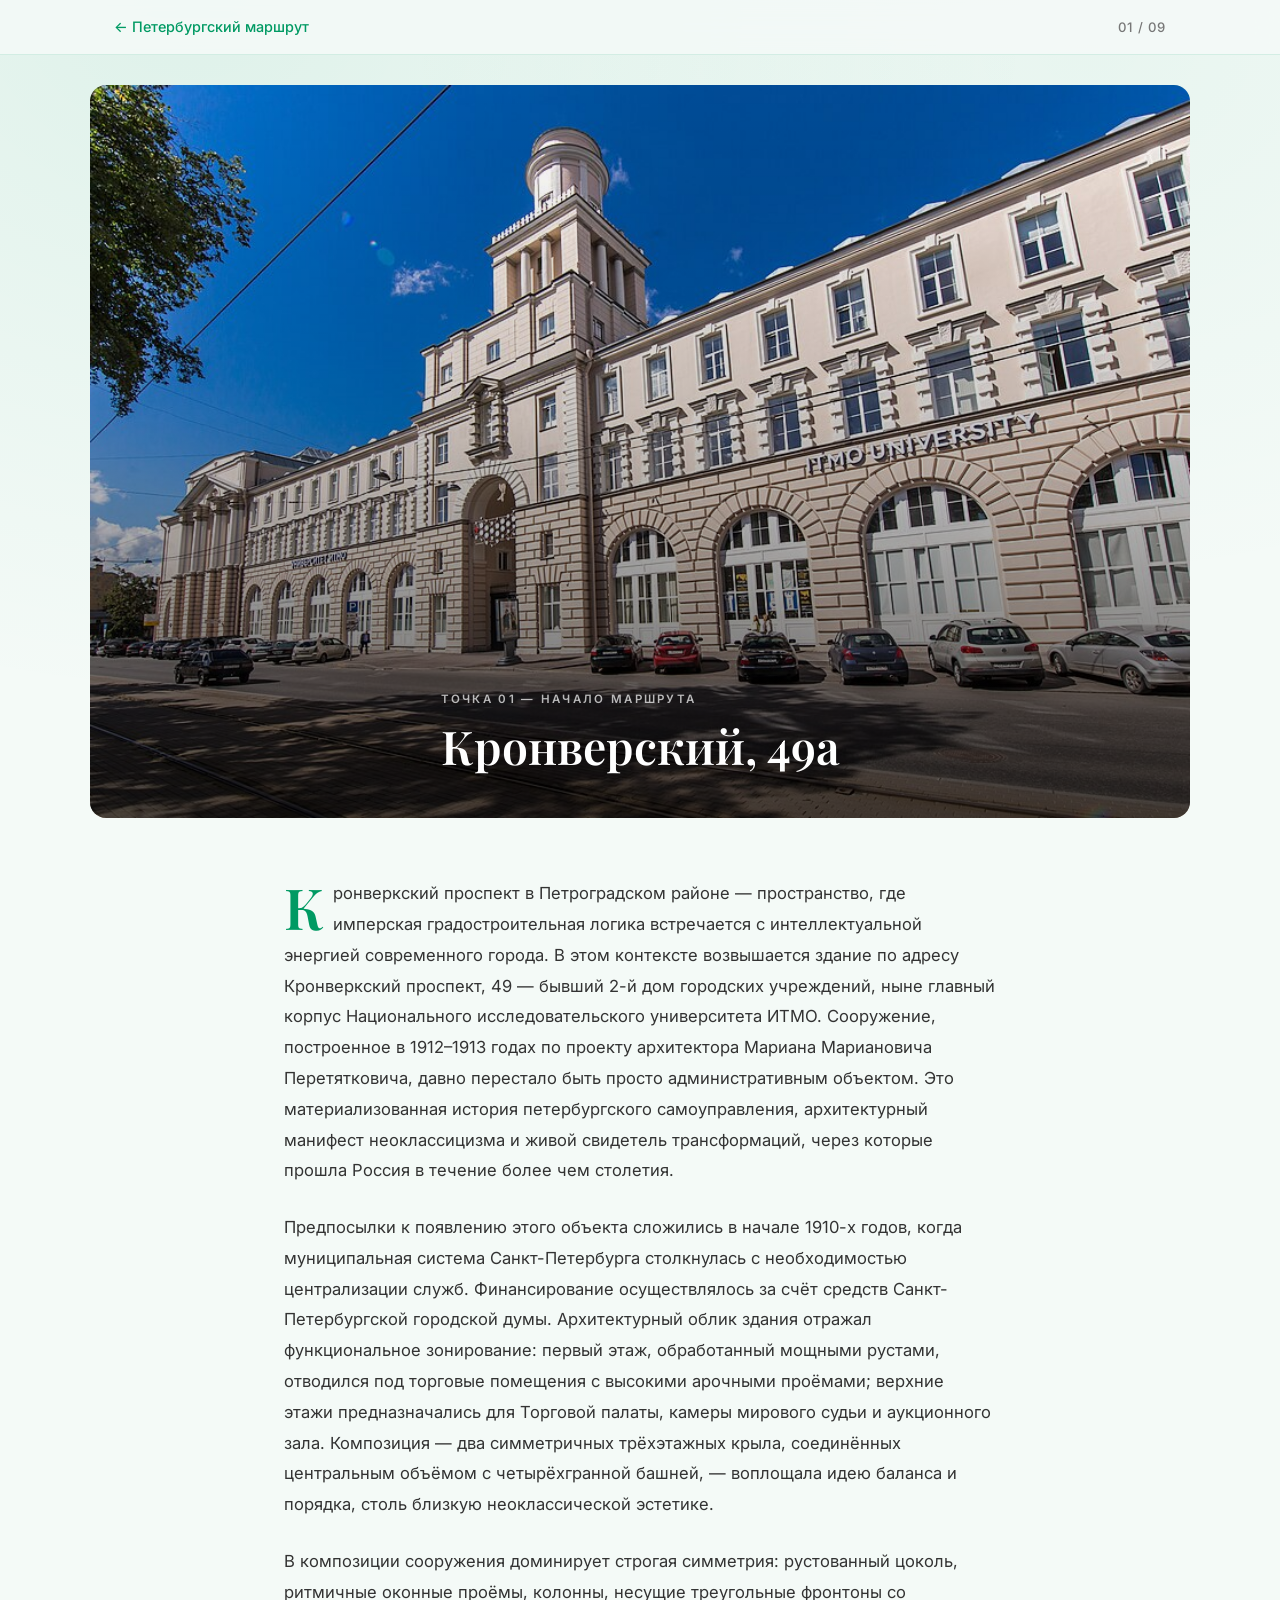
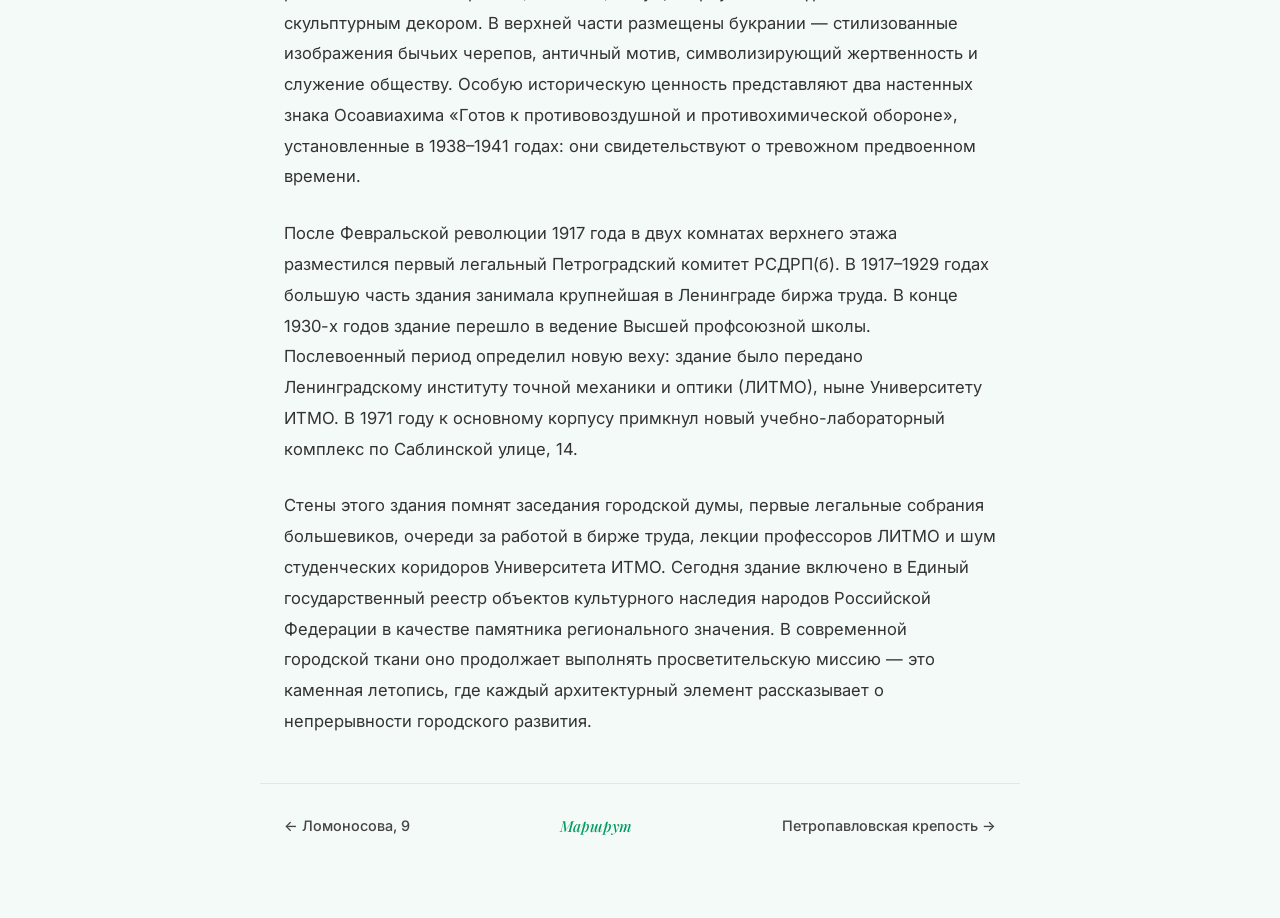
==== pages/kronverksky.html @ a9b82632 "Аудиогид по Санкт-Петербургу — маршрут от Ломоносова до Кронверкского Co-Authored-By: Claude Sonnet " ====
<!DOCTYPE html>
<html lang="ru">
<head>
    <meta charset="UTF-8">
    <meta name="viewport" content="width=device-width, initial-scale=1.0">
    <title>Кронверский, 49а — Петербургский маршрут</title>
    <link rel="preconnect" href="https://fonts.googleapis.com">
    <link rel="preconnect" href="https://fonts.gstatic.com" crossorigin>
    <link rel="stylesheet" href="../css/index.css?v=3">
</head>
<body>

    <nav class="site-nav">
        <div class="nav-inner">
            <a class="nav-back" href="../index.html">&#8592; Петербургский маршрут</a>
            <span class="nav-page-num">01 / 09</span>
        </div>
    </nav>

    <div class="detail-hero">
        <img src="../img/ITMO_University's_main_building,_August_2016.jpg" alt="Кронверский, 49а">
        <div class="detail-hero-overlay">
            <div class="container">
                <p class="header-eyebrow">Точка 01 — Начало маршрута</p>
                <h1>Кронверский, 49а</h1>
            </div>
        </div>
    </div>

    <article class="detail-article">
        <p>Кронверкский проспект в Петроградском районе — пространство, где имперская градостроительная логика встречается с интеллектуальной энергией современного города. В этом контексте возвышается здание по адресу Кронверкский проспект, 49 — бывший 2-й дом городских учреждений, ныне главный корпус Национального исследовательского университета ИТМО. Сооружение, построенное в 1912–1913 годах по проекту архитектора Мариана Мариановича Перетятковича, давно перестало быть просто административным объектом. Это материализованная история петербургского самоуправления, архитектурный манифест неоклассицизма и живой свидетель трансформаций, через которые прошла Россия в течение более чем столетия.</p>
        <p>Предпосылки к появлению этого объекта сложились в начале 1910-х годов, когда муниципальная система Санкт-Петербурга столкнулась с необходимостью централизации служб. Финансирование осуществлялось за счёт средств Санкт-Петербургской городской думы. Архитектурный облик здания отражал функциональное зонирование: первый этаж, обработанный мощными рустами, отводился под торговые помещения с высокими арочными проёмами; верхние этажи предназначались для Торговой палаты, камеры мирового судьи и аукционного зала. Композиция — два симметричных трёхэтажных крыла, соединённых центральным объёмом с четырёхгранной башней, — воплощала идею баланса и порядка, столь близкую неоклассической эстетике.</p>
        <p>В композиции сооружения доминирует строгая симметрия: рустованный цоколь, ритмичные оконные проёмы, колонны, несущие треугольные фронтоны со скульптурным декором. В верхней части размещены букрании — стилизованные изображения бычьих черепов, античный мотив, символизирующий жертвенность и служение обществу. Особую историческую ценность представляют два настенных знака Осоавиахима «Готов к противовоздушной и противохимической обороне», установленные в 1938–1941 годах: они свидетельствуют о тревожном предвоенном времени.</p>
        <p>После Февральской революции 1917 года в двух комнатах верхнего этажа разместился первый легальный Петроградский комитет РСДРП(б). В 1917–1929 годах большую часть здания занимала крупнейшая в Ленинграде биржа труда. В конце 1930-х годов здание перешло в ведение Высшей профсоюзной школы. Послевоенный период определил новую веху: здание было передано Ленинградскому институту точной механики и оптики (ЛИТМО), ныне Университету ИТМО. В 1971 году к основному корпусу примкнул новый учебно-лабораторный комплекс по Саблинской улице, 14.</p>
        <p>Стены этого здания помнят заседания городской думы, первые легальные собрания большевиков, очереди за работой в бирже труда, лекции профессоров ЛИТМО и шум студенческих коридоров Университета ИТМО. Сегодня здание включено в Единый государственный реестр объектов культурного наследия народов Российской Федерации в качестве памятника регионального значения. В современной городской ткани оно продолжает выполнять просветительскую миссию — это каменная летопись, где каждый архитектурный элемент рассказывает о непрерывности городского развития.</p>
    </article>

    <nav class="detail-pagination">
        <a href="lomonosova.html">&#8592; Ломоносова, 9</a>
        <a class="home-link" href="../index.html">Маршрут</a>
        <a href="petropavlovsk.html">Петропавловская крепость &#8594;</a>
    </nav>

</body>
</html>
---- css/index.css ----
@import url('https://fonts.googleapis.com/css2?family=Playfair+Display:ital,wght@0,400;0,600;1,400&family=Inter:wght@300;400;500;600&display=swap');

:root {
    --green: #009A63;
    --green-dark: #007a4e;
    --green-pale: rgba(0, 154, 99, 0.08);
    --green-glow: rgba(0, 154, 99, 0.25);
    --text: #1a1a1a;
    --text-mid: #444;
    --text-muted: #777;
    --radius: 16px;
    --shadow: 0 4px 20px rgba(0, 0, 0, 0.07);
    --shadow-hover: 0 14px 45px rgba(0, 0, 0, 0.13);
    --ease: cubic-bezier(0.4, 0, 0.2, 1);
}

* { box-sizing: border-box; }

html { scroll-behavior: smooth; }

body {
    margin: 0;
    padding: 0;
    background: #f4faf7;
    background-image:
        radial-gradient(ellipse at 15% 0%, rgba(0, 154, 99, 0.09) 0%, transparent 55%),
        radial-gradient(ellipse at 85% 5%, rgba(0, 154, 99, 0.05) 0%, transparent 45%);
    background-attachment: fixed;
    font-family: 'Inter', -apple-system, BlinkMacSystemFont, sans-serif;
    color: var(--text);
    line-height: 1.6;
}

/* ─── NAV ─────────────────────────────────────── */

.site-nav {
    position: sticky;
    top: 0;
    z-index: 100;
    background: rgba(244, 250, 247, 0.88);
    backdrop-filter: blur(14px);
    -webkit-backdrop-filter: blur(14px);
    border-bottom: 1px solid rgba(0, 154, 99, 0.13);
}

.nav-inner {
    max-width: 1100px;
    margin: 0 auto;
    padding: 0 24px;
    height: 54px;
    display: flex;
    align-items: center;
    justify-content: space-between;
}

.nav-brand {
    font-family: 'Playfair Display', Georgia, serif;
    font-style: italic;
    font-size: 1.05em;
    color: var(--green);
    letter-spacing: 0.01em;
}

.nav-link {
    font-size: 0.85em;
    font-weight: 500;
    color: var(--text-mid);
    text-decoration: none;
    padding: 6px 16px;
    border-radius: 20px;
    border: 1px solid rgba(0, 154, 99, 0.28);
    transition: all 0.25s var(--ease);
}

.nav-link:hover {
    background: var(--green-pale);
    color: var(--green);
    border-color: var(--green);
}

/* ─── CONTAINER ───────────────────────────────── */

.container {
    max-width: 1100px;
    margin: 0 auto;
    padding: 0 24px;
}

/* ─── HERO ────────────────────────────────────── */

header {
    text-align: center;
    padding: 90px 24px 70px;
    position: relative;
    overflow: hidden;
}

header::before {
    content: '';
    position: absolute;
    inset: 0;
    background: radial-gradient(ellipse at center 20%, rgba(0, 154, 99, 0.07) 0%, transparent 65%);
    pointer-events: none;
}

.header-eyebrow {
    font-size: 0.72em;
    font-weight: 600;
    letter-spacing: 0.2em;
    text-transform: uppercase;
    color: var(--green);
    margin-bottom: 18px;
}

header h1 {
    font-family: 'Playfair Display', Georgia, serif;
    font-size: clamp(2em, 5vw, 3.5em);
    font-weight: 600;
    line-height: 1.2;
    margin: 0 0 24px 0;
    color: var(--text);
    letter-spacing: -0.01em;
}

.ornament {
    display: flex;
    align-items: center;
    justify-content: center;
    gap: 14px;
    margin: 0 auto 24px;
    max-width: 280px;
}

.ornament::before,
.ornament::after {
    content: '';
    flex: 1;
    height: 1px;
}

.ornament::before { background: linear-gradient(to right, transparent, var(--green)); }
.ornament::after  { background: linear-gradient(to left,  transparent, var(--green)); }

.ornament-diamond {
    width: 7px;
    height: 7px;
    background: var(--green);
    transform: rotate(45deg);
    flex-shrink: 0;
}

header p {
    font-family: 'Playfair Display', Georgia, serif;
    font-style: italic;
    font-size: 1.12em;
    max-width: 600px;
    margin: 0 auto;
    color: #555;
    line-height: 1.75;
}

/* ─── CONTENT GRID ────────────────────────────── */

.content-grid {
    display: grid;
    grid-template-columns: 1fr;
    gap: 26px;
    margin-top: 50px;
}

@media (min-width: 768px) {
    .content-grid {
        grid-template-columns: 1.3fr 0.7fr;
    }
}

.map-container,
.audio-container {
    background: rgba(255, 255, 255, 0.92);
    backdrop-filter: blur(8px);
    padding: 24px;
    border-radius: var(--radius);
    box-shadow: var(--shadow);
    border: 1px solid rgba(255, 255, 255, 0.9);
}

.map-container iframe {
    width: 100%;
    border: 0;
    border-radius: 10px;
    display: block;
}

.section-label {
    font-size: 0.68em;
    font-weight: 600;
    letter-spacing: 0.18em;
    text-transform: uppercase;
    color: var(--green);
    margin-bottom: 6px;
}

.timeline-title {
    font-family: 'Playfair Display', Georgia, serif;
    font-size: 1.25em;
    margin: 0 0 18px 0;
    padding-bottom: 16px;
    border-bottom: 1px solid rgba(0, 0, 0, 0.07);
    color: var(--text);
}

audio {
    width: 100%;
    margin-bottom: 18px;
    border-radius: 10px;
    accent-color: var(--green);
}

/* ─── TIMELINE ────────────────────────────────── */

.timeline-list {
    list-style: none;
    padding: 0;
    margin: 0;
    display: flex;
    flex-direction: column;
    gap: 5px;
}

.timeline-item {
    display: flex;
    align-items: center;
    padding: 6px 10px 6px 6px;
    border-radius: 10px;
    transition: background 0.2s var(--ease);
    cursor: pointer;
}

.timeline-item:hover {
    background: var(--green-pale);
}

.time-link {
    background: #ececec;
    color: #666;
    padding: 0;
    border-radius: 8px;
    font-family: 'Inter', monospace;
    font-size: 0.82em;
    font-weight: 600;
    letter-spacing: 0.04em;
    margin-right: 11px;
    cursor: pointer;
    display: inline-flex;
    align-items: center;
    justify-content: center;
    transition: all 0.22s var(--ease);
    border: none;
    width: 40px;
    height: 32px;
    flex-shrink: 0;
}

.time-link:hover {
    background: var(--green);
    color: #fff;
    transform: scale(1.06);
}

.time-link.active {
    background: var(--green);
    color: #fff;
    box-shadow: 0 2px 10px var(--green-glow);
}

.timeline-item-label {
    font-size: 0.88em;
    line-height: 1.4;
    color: var(--text-mid);
    flex: 1;
}

.timeline-item.active-track .timeline-item-label {
    color: var(--text);
    font-weight: 500;
}

/* playing bars animation */
.playing-bars {
    display: none;
    align-items: flex-end;
    gap: 2px;
    height: 14px;
    margin-left: 8px;
    flex-shrink: 0;
}

.playing-bars span {
    display: block;
    width: 3px;
    background: var(--green);
    border-radius: 2px;
    animation: bar-bounce 0.75s ease-in-out infinite;
}

.playing-bars span:nth-child(2) { animation-delay: 0.15s; }
.playing-bars span:nth-child(3) { animation-delay: 0.3s;  }

@keyframes bar-bounce {
    0%, 100% { height: 3px;  }
    50%       { height: 13px; }
}

.timeline-item.active-track .playing-bars { display: flex; }

/* ─── SECTION DIVIDER ─────────────────────────── */

.section-divider {
    display: flex;
    align-items: center;
    gap: 20px;
    margin: 72px 0 48px;
}

.section-divider::before,
.section-divider::after {
    content: '';
    flex: 1;
    height: 1px;
}

.section-divider::before { background: linear-gradient(to right, transparent, rgba(0, 154, 99, 0.35)); }
.section-divider::after  { background: linear-gradient(to left,  transparent, rgba(0, 154, 99, 0.35)); }

.section-divider-inner {
    display: flex;
    align-items: center;
    gap: 8px;
}

.section-divider-dot {
    width: 6px;
    height: 6px;
    border-radius: 50%;
    background: var(--green);
    opacity: 0.6;
}

.section-divider-dot:nth-child(2) { opacity: 1; width: 8px; height: 8px; }

/* ─── LANDMARKS ───────────────────────────────── */

.landmarks-section { margin-top: 0; }

.landmarks-section h2 {
    font-family: 'Playfair Display', Georgia, serif;
    font-size: 2em;
    font-weight: 600;
    text-align: center;
    margin: 0 0 10px 0;
    color: var(--text);
}

.section-subtitle {
    text-align: center;
    color: var(--text-muted);
    font-size: 0.92em;
    margin: 0 0 40px 0;
}

.landmarks-grid {
    display: grid;
    grid-template-columns: 1fr;
    gap: 26px;
}

@media (min-width: 768px) {
    .landmarks-grid { grid-template-columns: repeat(3, 1fr); }
}

.landmark-card {
    background: #fff;
    border-radius: var(--radius);
    overflow: hidden;
    box-shadow: var(--shadow);
    display: flex;
    flex-direction: column;
    transition: transform 0.3s var(--ease), box-shadow 0.3s var(--ease);
    border: 1px solid rgba(0, 0, 0, 0.04);
}

.landmark-card:hover {
    transform: translateY(-7px);
    box-shadow: var(--shadow-hover);
}

.card-img-wrap {
    overflow: hidden;
    height: 220px;
    position: relative;
}

.landmark-card img {
    width: 100%;
    height: 100%;
    object-fit: cover;
    transition: transform 0.4s var(--ease);
}

.landmark-card:hover img { transform: scale(1.06); }

.card-number {
    position: absolute;
    top: 12px;
    left: 12px;
    background: rgba(0, 0, 0, 0.46);
    backdrop-filter: blur(4px);
    color: #fff;
    font-size: 0.7em;
    font-weight: 600;
    letter-spacing: 0.08em;
    padding: 3px 10px;
    border-radius: 20px;
}

.landmark-card-content {
    padding: 22px 20px 24px;
    flex: 1;
    display: flex;
    flex-direction: column;
}

.landmark-card-content h3 {
    font-family: 'Playfair Display', Georgia, serif;
    margin: 0 0 10px 0;
    font-size: 1.12em;
    font-weight: 600;
    color: var(--text);
    line-height: 1.3;
}

.landmark-card-content p {
    margin: 0;
    font-size: 0.875em;
    color: var(--text-mid);
    line-height: 1.65;
    flex: 1;
}

/* ─── FOOTER ──────────────────────────────────── */

footer {
    margin-top: 80px;
    padding: 70px 20px 50px;
    background: linear-gradient(180deg, #edf8f3 0%, #e3f4ee 100%);
    border-top: 1px solid rgba(0, 154, 99, 0.14);
    text-align: center;
}

.authors-title {
    font-family: 'Playfair Display', Georgia, serif;
    font-size: 2.1em;
    font-weight: 600;
    margin: 0 0 8px 0;
    color: var(--text);
}

.authors-grid {
    display: grid;
    grid-template-columns: 1fr;
    gap: 11px 24px;
    max-width: 920px;
    margin: 34px auto;
    text-align: left;
}

@media (min-width: 768px) {
    .authors-grid { grid-template-columns: repeat(2, 1fr); }
}

.author-item {
    background: #fff;
    border-left: 3px solid var(--green);
    padding: 12px 18px;
    border-radius: 0 12px 12px 0;
    display: flex;
    justify-content: space-between;
    align-items: center;
    box-shadow: 0 2px 8px rgba(0, 0, 0, 0.04);
    transition: background 0.22s var(--ease), transform 0.22s var(--ease), box-shadow 0.22s var(--ease);
}

.author-item:hover {
    background: var(--green-pale);
    transform: translateX(4px);
    box-shadow: 0 4px 16px rgba(0, 154, 99, 0.1);
}

.author-name {
    font-size: 0.96em;
    font-weight: 500;
    color: #2c3e50;
}

.author-id {
    font-family: 'Inter', monospace;
    font-size: 0.8em;
    color: var(--green);
    background: var(--green-pale);
    padding: 3px 9px;
    border-radius: 6px;
    font-weight: 600;
}

.copyright {
    margin-top: 38px;
    font-size: 0.87em;
    color: var(--text-muted);
}

footer p {
    margin: 5px 0;
    color: #666;
}

/* ─── DETAIL PAGE ────────────────────────────── */

.landmark-card-link {
    text-decoration: none;
    color: inherit;
    display: block;
}

.nav-back {
    display: flex;
    align-items: center;
    gap: 6px;
    font-size: 0.9em;
    color: var(--green);
    text-decoration: none;
    font-weight: 500;
    transition: opacity 0.2s;
}

.nav-back:hover { opacity: 0.7; }

.nav-page-num {
    font-size: 0.82em;
    color: var(--text-muted);
    font-weight: 500;
    letter-spacing: 0.06em;
}

.detail-hero {
    position: relative;
    max-width: 1100px;
    margin: 30px auto 0;
    border-radius: var(--radius);
    overflow: hidden;
}

.detail-hero img {
    width: 100%;
    height: auto;
    display: block;
}

.detail-hero-overlay {
    position: absolute;
    inset: 0;
    background: linear-gradient(to top, rgba(0,0,0,0.68) 0%, rgba(0,0,0,0.18) 55%, transparent 100%);
    display: flex;
    align-items: flex-end;
    padding-bottom: 44px;
}

.detail-hero-overlay .container { color: #fff; }

.detail-hero-overlay .header-eyebrow {
    color: rgba(255,255,255,0.7);
    margin-bottom: 10px;
}

.detail-hero-overlay h1 {
    font-family: 'Playfair Display', Georgia, serif;
    font-size: clamp(1.8em, 4vw, 2.9em);
    font-weight: 600;
    margin: 0;
    line-height: 1.2;
    color: #fff;
    text-shadow: 0 2px 10px rgba(0,0,0,0.3);
}

.detail-article {
    max-width: 760px;
    margin: 0 auto;
    padding: 60px 24px 20px;
}

.detail-article p {
    font-size: 1.04em;
    line-height: 1.85;
    color: #333;
    margin: 0 0 26px 0;
}

.detail-article p:first-child::first-letter {
    font-family: 'Playfair Display', Georgia, serif;
    font-size: 3.4em;
    font-weight: 600;
    float: left;
    line-height: 0.78;
    padding-right: 9px;
    padding-top: 7px;
    color: var(--green);
}

.detail-pagination {
    display: flex;
    align-items: center;
    justify-content: space-between;
    max-width: 760px;
    margin: 0 auto 80px;
    padding: 30px 24px 0;
    border-top: 1px solid rgba(0, 0, 0, 0.07);
    gap: 12px;
}

.detail-pagination a {
    display: flex;
    align-items: center;
    gap: 6px;
    text-decoration: none;
    font-size: 0.9em;
    font-weight: 500;
    color: var(--text-mid);
    transition: color 0.2s;
    white-space: nowrap;
}

.detail-pagination a:hover { color: var(--green); }

.detail-pagination .home-link {
    font-family: 'Playfair Display', serif;
    font-style: italic;
    color: var(--green);
    font-size: 0.95em;
}

/* ─── SCROLL REVEAL ───────────────────────────── */

.reveal {
    opacity: 0;
    transform: translateY(26px);
    transition: opacity 0.65s var(--ease), transform 0.65s var(--ease);
}

.reveal.visible {
    opacity: 1;
    transform: translateY(0);
}

.reveal-d1 { transition-delay: 0.08s; }
.reveal-d2 { transition-delay: 0.16s; }
.reveal-d3 { transition-delay: 0.24s; }
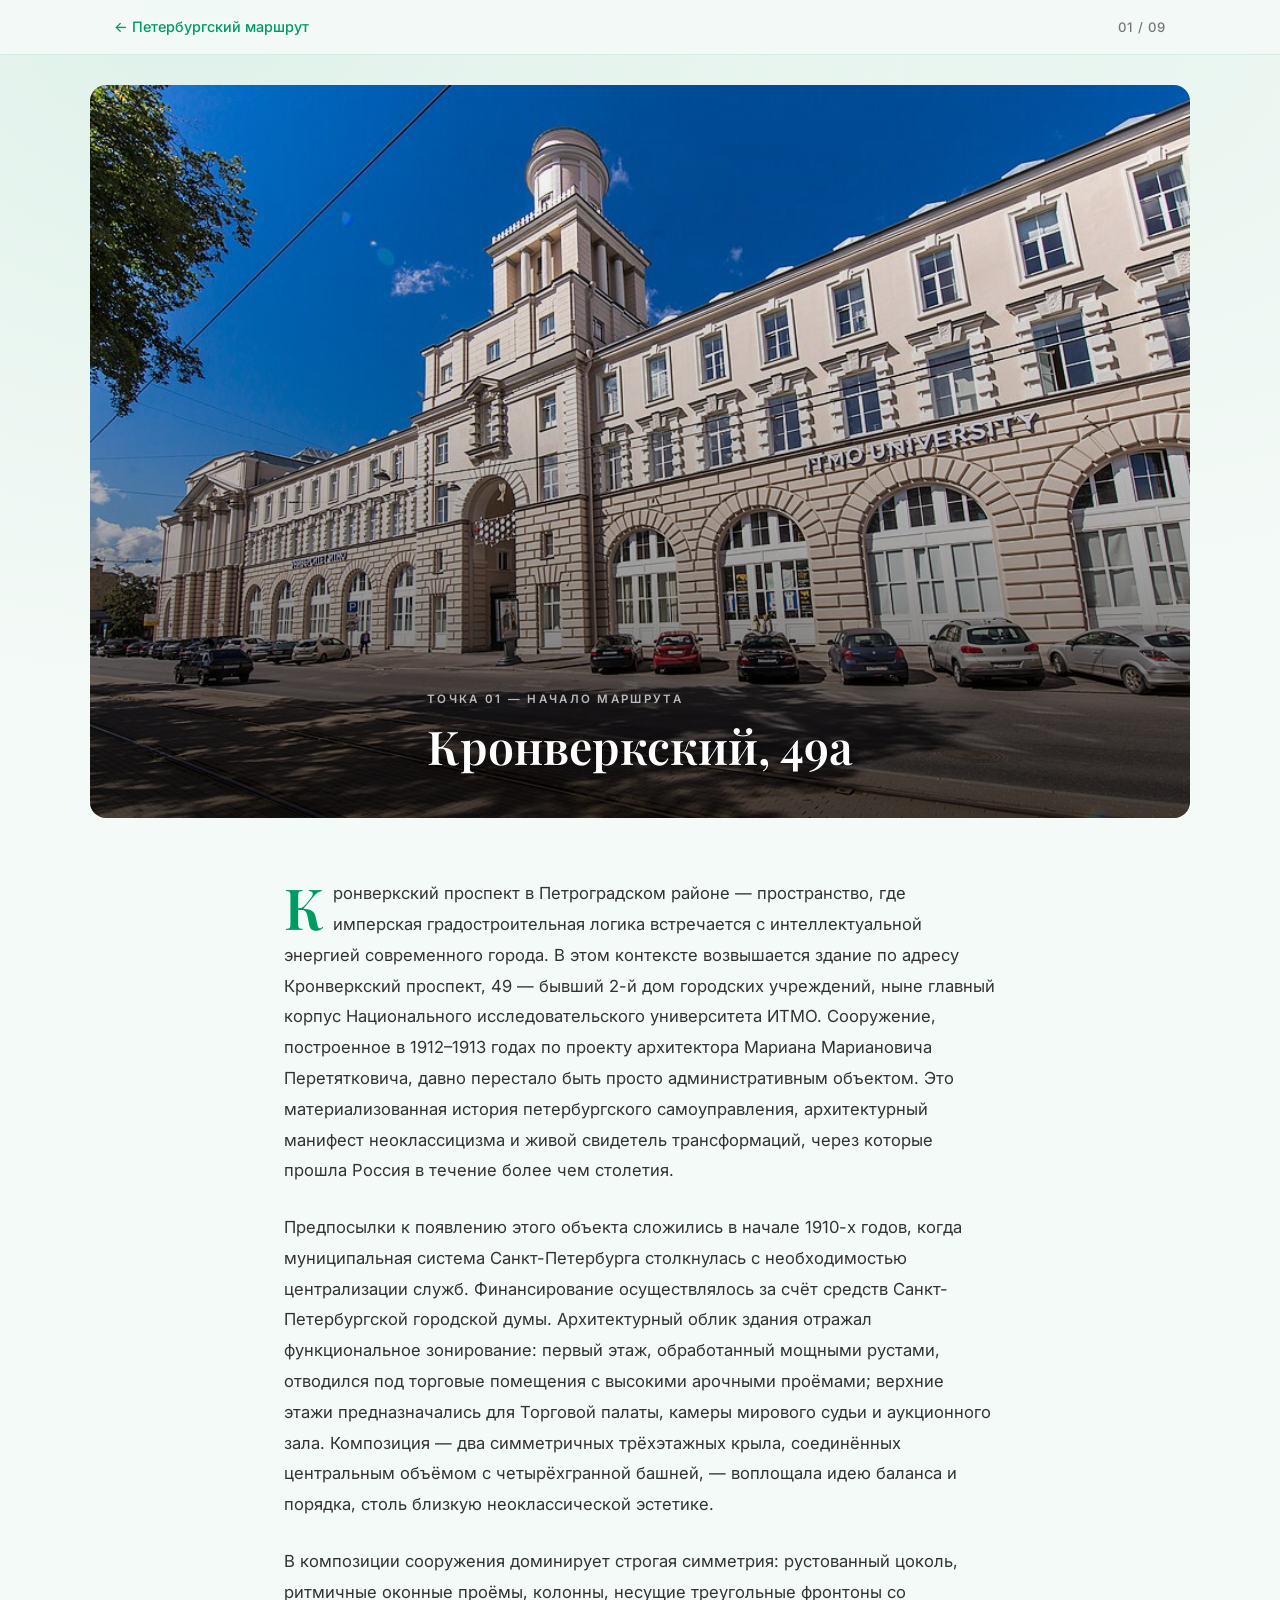
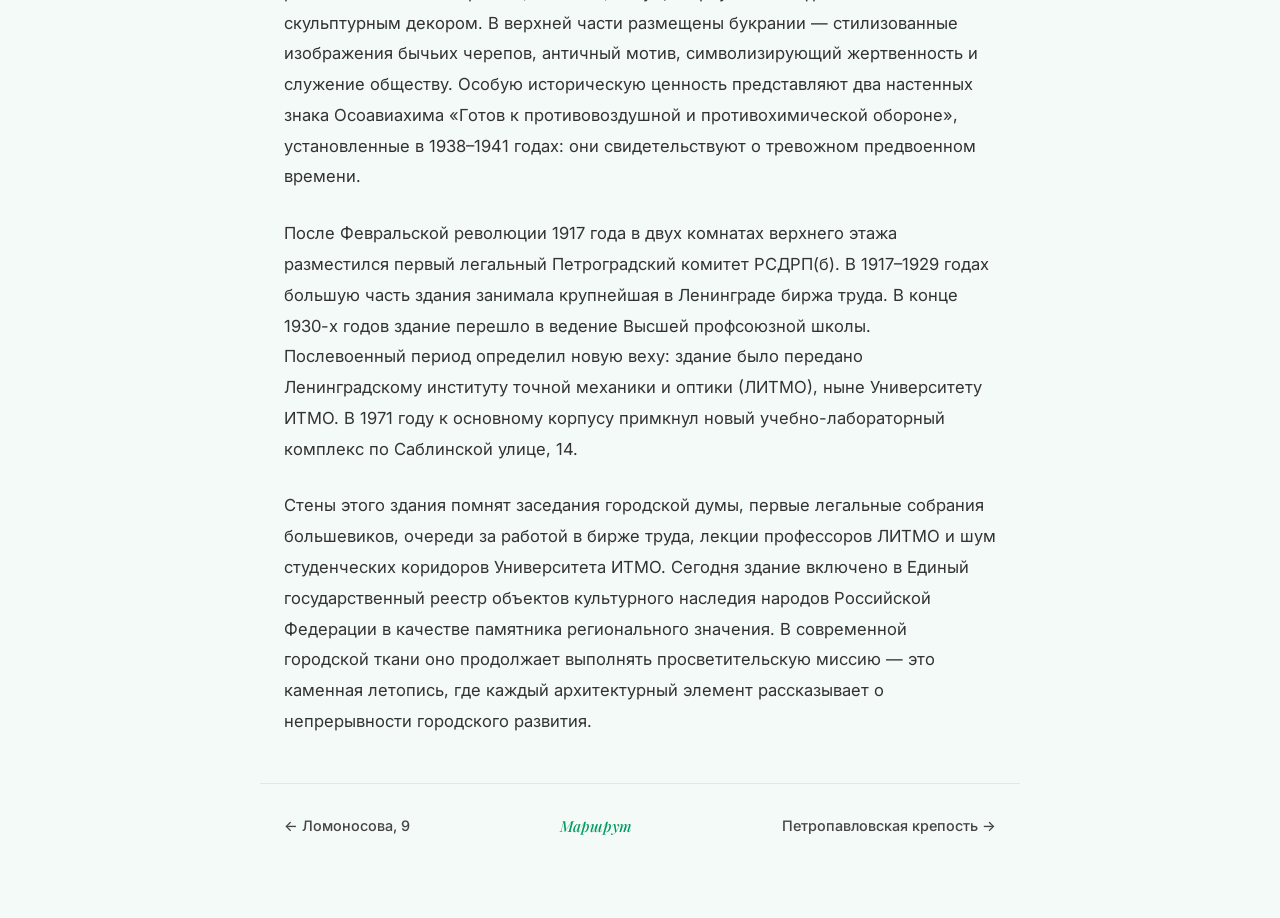
==== commit d9be4467: "Исправлена опечатка: Кронверский → Кронверкский" ====
--- a/pages/kronverksky.html
+++ b/pages/kronverksky.html
@@ -3,7 +3,7 @@
 <head>
     <meta charset="UTF-8">
     <meta name="viewport" content="width=device-width, initial-scale=1.0">
-    <title>Кронверский, 49а — Петербургский маршрут</title>
+    <title>Кронверкский, 49а — Петербургский маршрут</title>
     <link rel="preconnect" href="https://fonts.googleapis.com">
     <link rel="preconnect" href="https://fonts.gstatic.com" crossorigin>
     <link rel="stylesheet" href="../css/index.css?v=3">
@@ -18,11 +18,11 @@
     </nav>
 
     <div class="detail-hero">
-        <img src="../img/ITMO_University's_main_building,_August_2016.jpg" alt="Кронверский, 49а">
+        <img src="../img/ITMO_University's_main_building,_August_2016.jpg" alt="Кронверкский, 49а">
         <div class="detail-hero-overlay">
             <div class="container">
                 <p class="header-eyebrow">Точка 01 — Начало маршрута</p>
-                <h1>Кронверский, 49а</h1>
+                <h1>Кронверкский, 49а</h1>
             </div>
         </div>
     </div>
